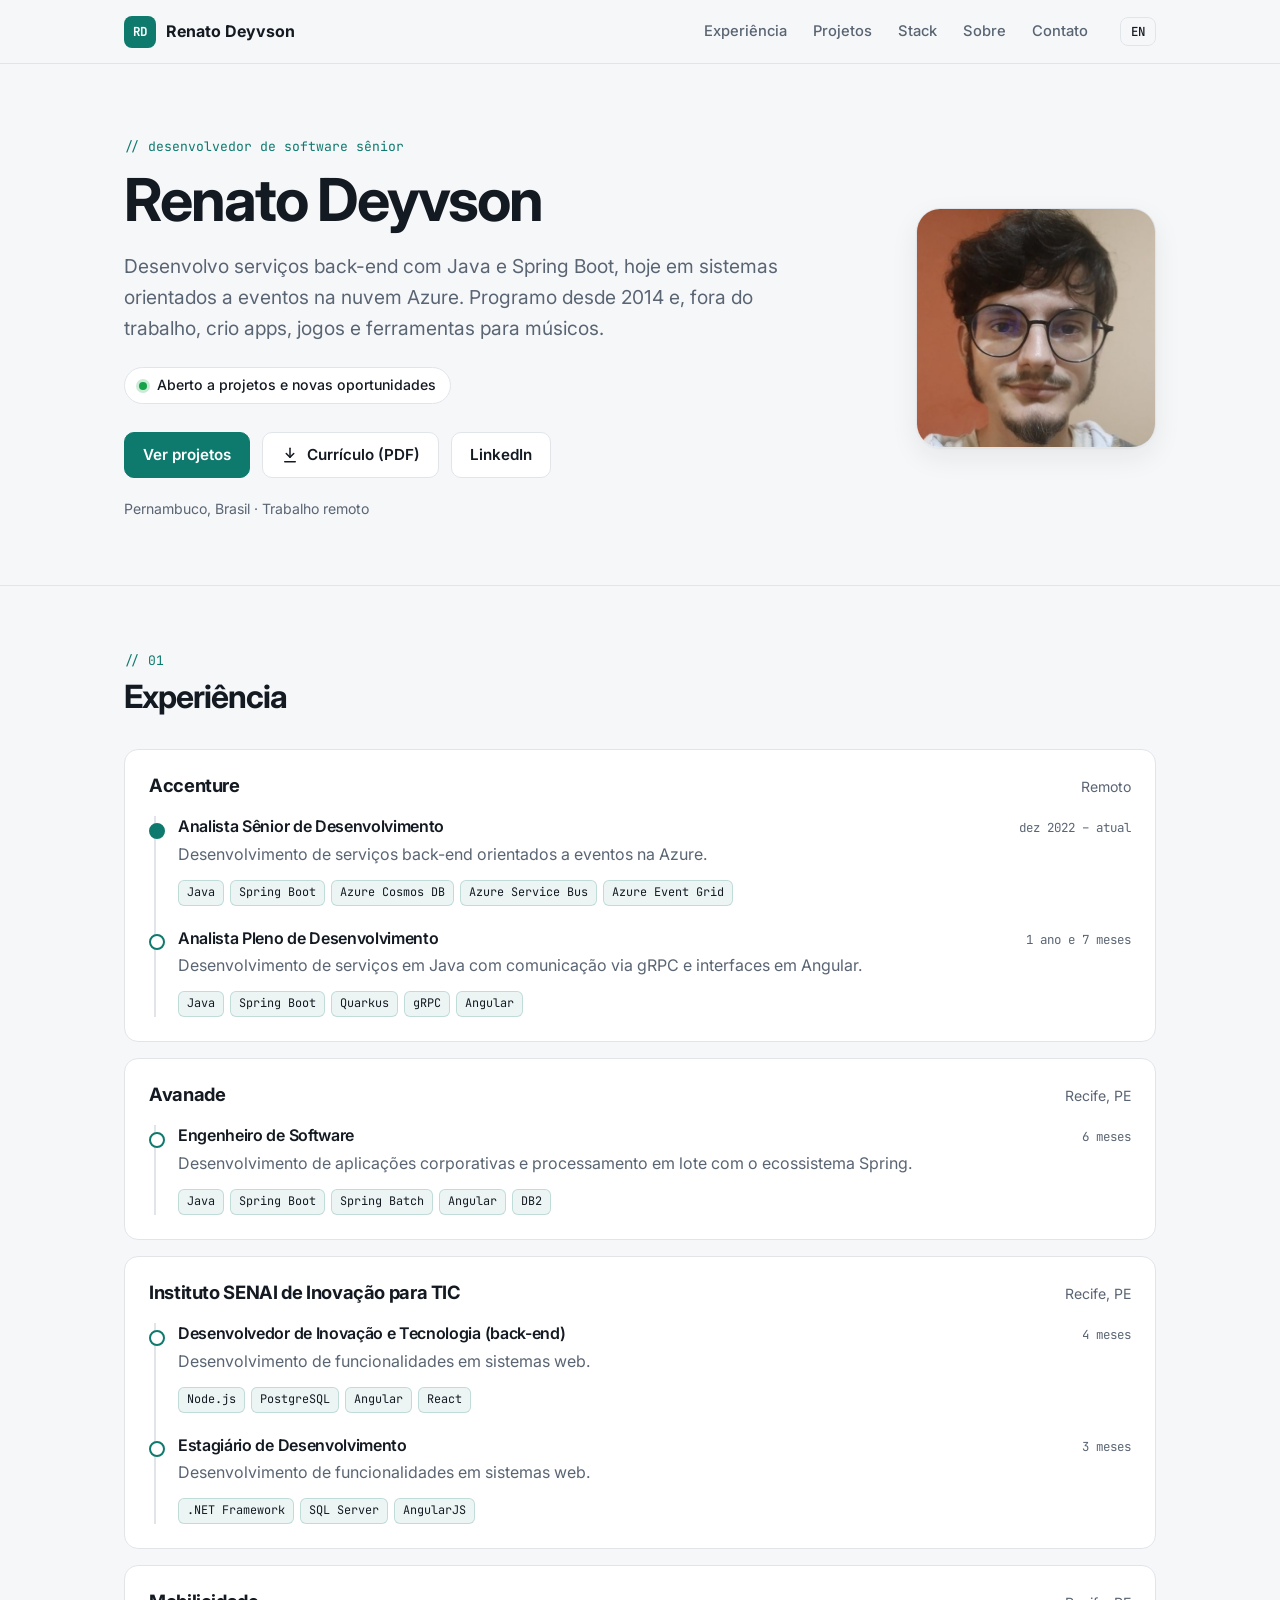
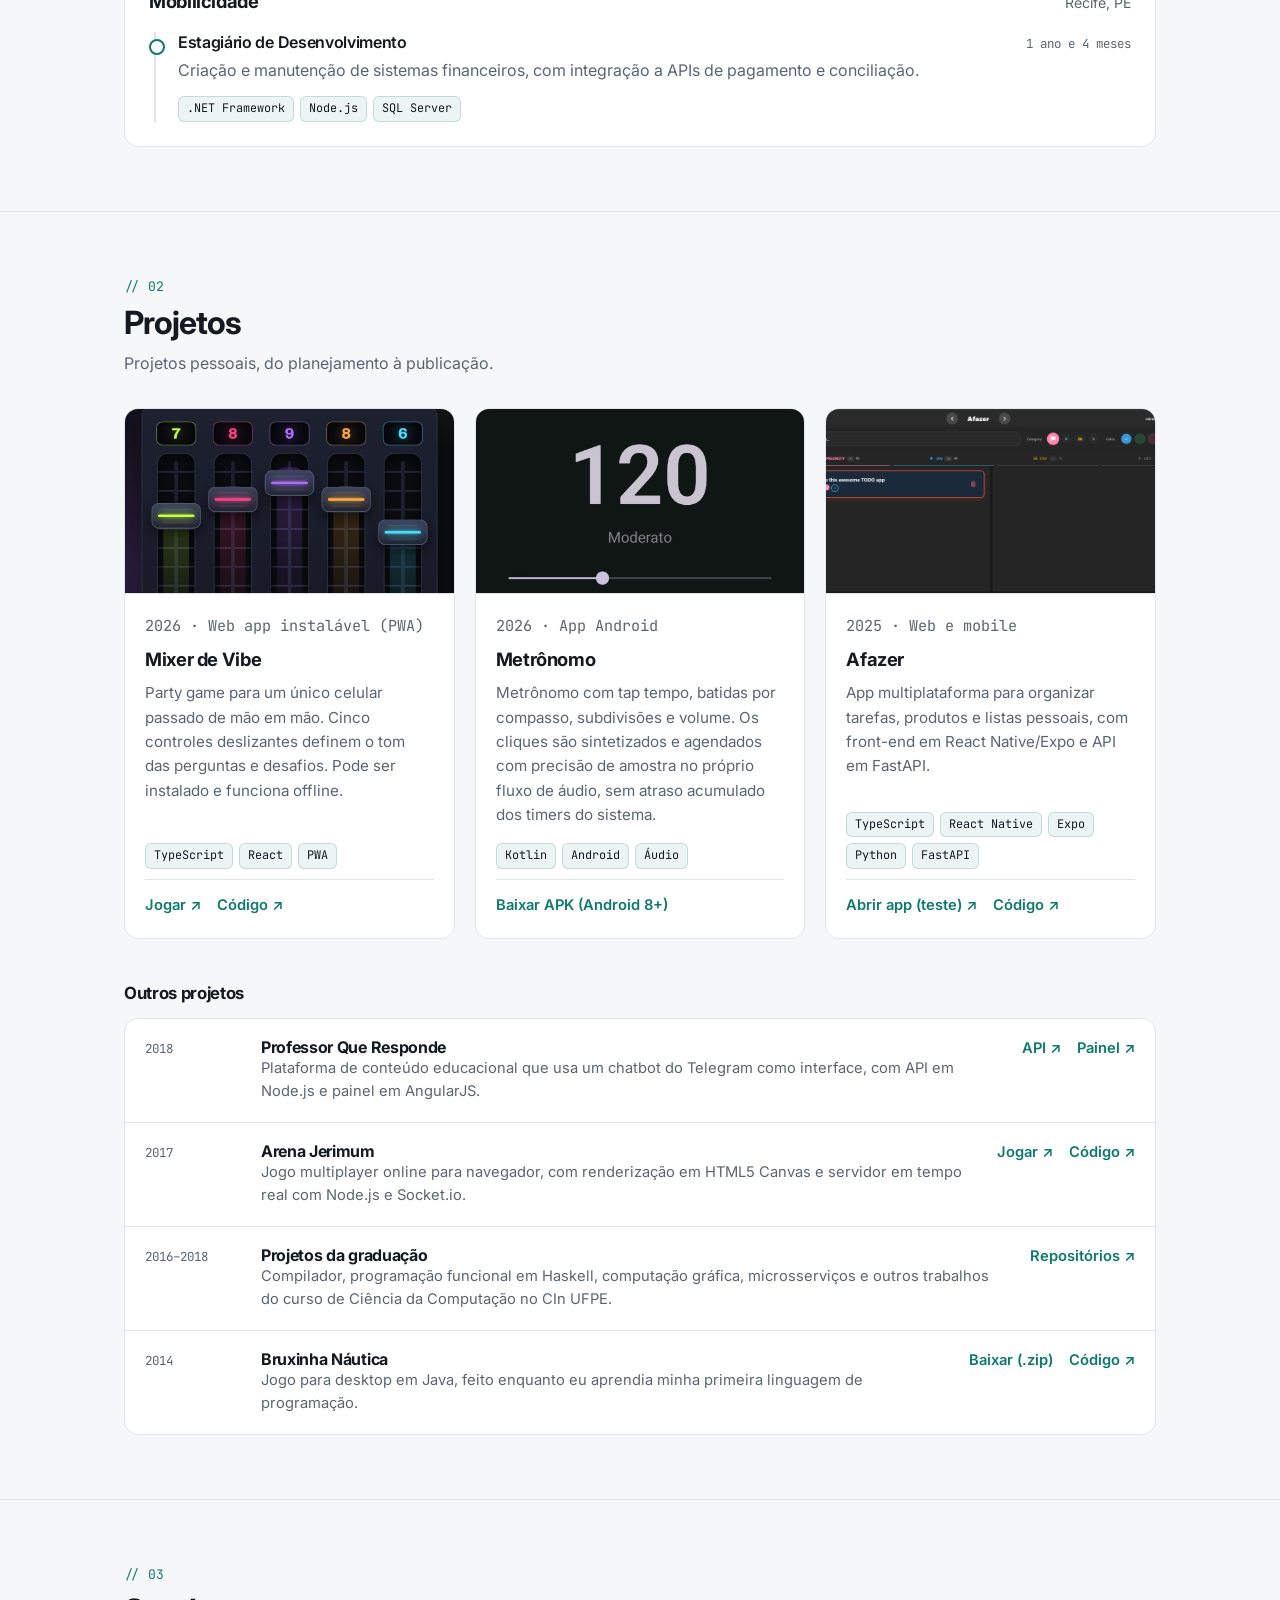
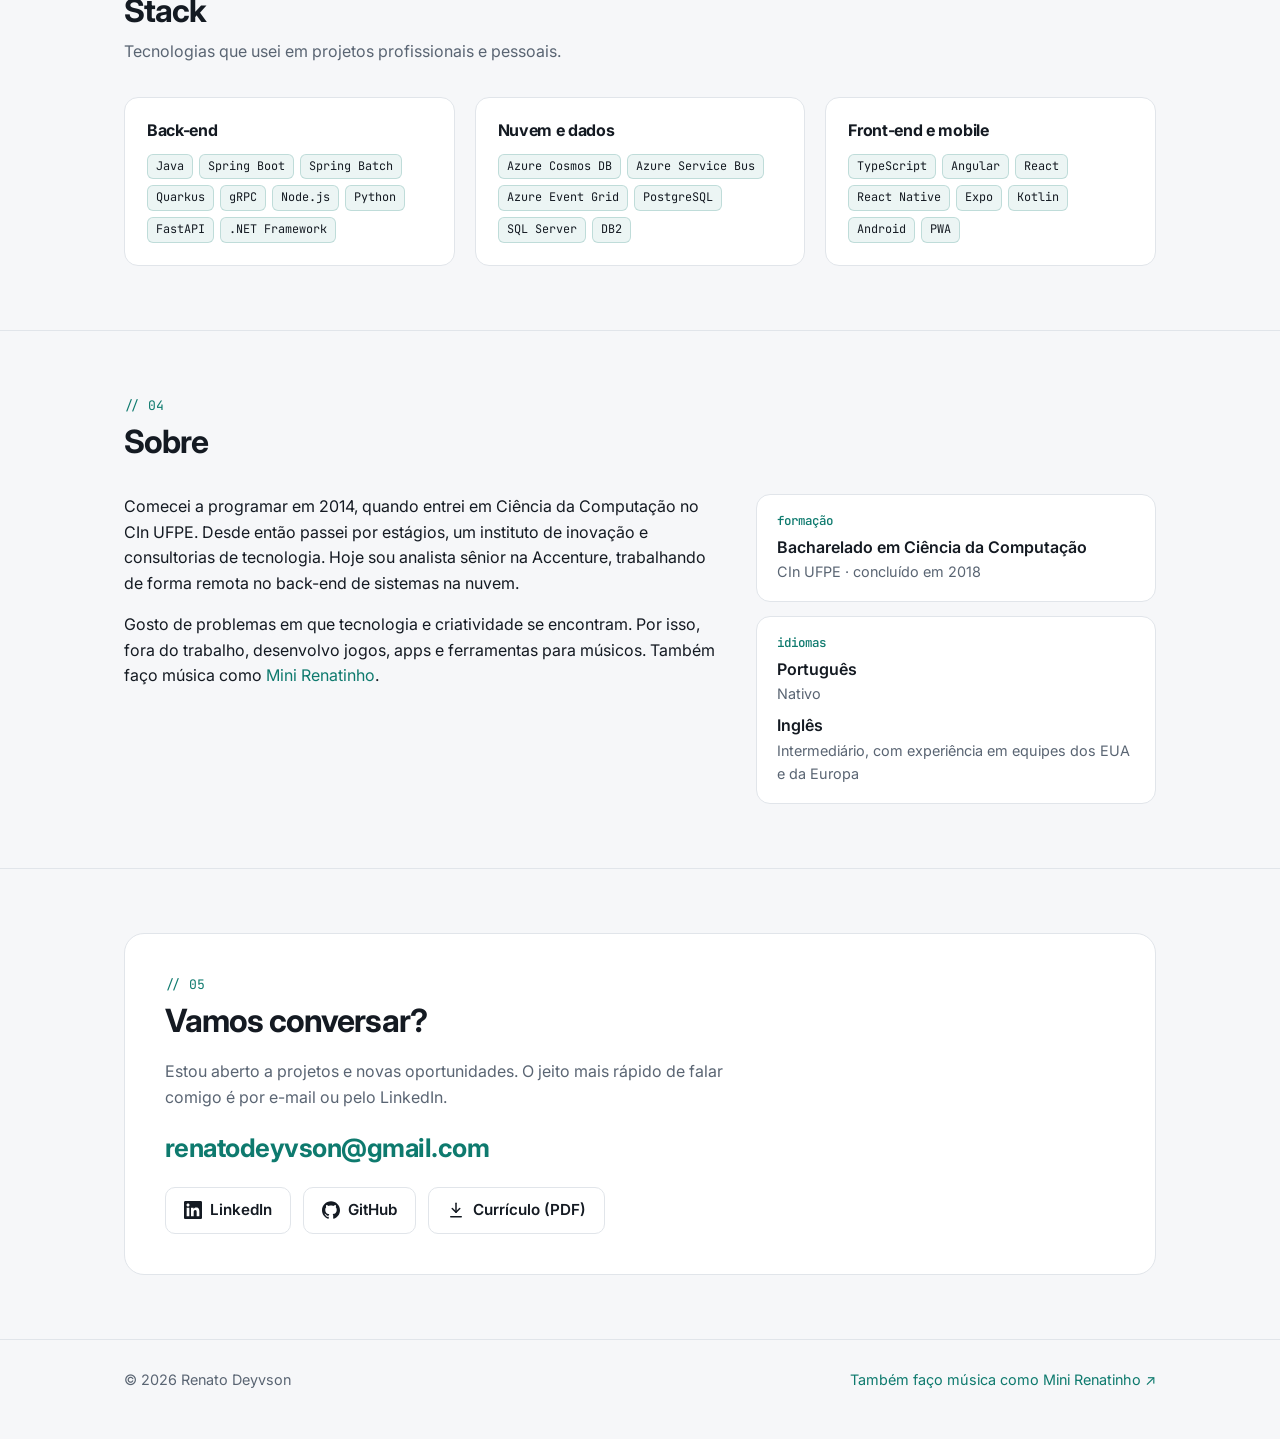
==== index.html @ b65c233b "Create developer portfolio site (PT + EN) Professional site for renatodeyvson.com.br: experience, pr" ====
<!DOCTYPE html>
<html lang="pt-BR">

<head>
	<meta charset="utf-8" />
	<meta name="viewport" content="width=device-width, initial-scale=1" />
	<title>Renato Deyvson — Desenvolvedor de Software</title>
	<meta name="description"
		content="Renato Deyvson, desenvolvedor de software sênior com foco em back-end Java, Spring Boot e Azure. Experiência, projetos e contato." />
	<meta name="author" content="Renato Deyvson" />
	<meta name="theme-color" content="#f6f7f9" media="(prefers-color-scheme: light)" />
	<meta name="theme-color" content="#0c1016" media="(prefers-color-scheme: dark)" />
	<link rel="canonical" href="https://renatodeyvson.com.br/" />
	<link rel="alternate" hreflang="pt-BR" href="https://renatodeyvson.com.br/" />
	<link rel="alternate" hreflang="en" href="https://renatodeyvson.com.br/en/" />
	<link rel="alternate" hreflang="x-default" href="https://renatodeyvson.com.br/" />
	<link rel="icon" href="favicon.svg" type="image/svg+xml" />
	<link rel="icon" href="images/favicon.png" type="image/png" sizes="48x48" />
	<link rel="apple-touch-icon" href="images/apple-touch-icon.png" />

	<meta property="og:type" content="profile" />
	<meta property="og:site_name" content="Renato Deyvson" />
	<meta property="og:title" content="Renato Deyvson — Desenvolvedor de Software" />
	<meta property="og:description"
		content="Desenvolvedor de software sênior com foco em back-end Java, Spring Boot e Azure." />
	<meta property="og:url" content="https://renatodeyvson.com.br/" />
	<meta property="og:image" content="https://renatodeyvson.com.br/images/og-pt.jpg" />
	<meta property="og:image:width" content="1200" />
	<meta property="og:image:height" content="630" />
	<meta property="og:locale" content="pt_BR" />
	<meta property="og:locale:alternate" content="en_US" />
	<meta name="twitter:card" content="summary_large_image" />

	<link rel="preconnect" href="https://fonts.googleapis.com">
	<link rel="preconnect" href="https://fonts.gstatic.com" crossorigin>
	<link rel="stylesheet"
		href="https://fonts.googleapis.com/css2?family=Inter:wght@400;500;600;700&family=JetBrains+Mono:wght@400;500;700&display=swap">
	<link rel="stylesheet" href="main.css" />

	<script type="application/ld+json">
	{
		"@context": "https://schema.org",
		"@type": "Person",
		"name": "Renato Deyvson",
		"givenName": "Renato",
		"url": "https://renatodeyvson.com.br/",
		"image": "https://renatodeyvson.com.br/images/renato.jpg",
		"jobTitle": "Desenvolvedor de software sênior",
		"alumniOf": {
			"@type": "CollegeOrUniversity",
			"name": "Centro de Informática da Universidade Federal de Pernambuco (CIn UFPE)"
		},
		"knowsAbout": ["Java", "Spring Boot", "Microsoft Azure", "TypeScript", "React", "Angular", "Kotlin", "Node.js"],
		"knowsLanguage": ["pt-BR", "en"],
		"sameAs": [
			"https://github.com/minirenatinho",
			"https://www.linkedin.com/in/renato-deyvson-177680163/"
		]
	}
	</script>
</head>

<body id="top">
	<a class="skip-link" href="#conteudo">Pular para o conteúdo</a>

	<header class="site-nav">
		<nav class="container" aria-label="Navegação principal">
			<a class="brand" href="#top">
				<span class="brand-mark" aria-hidden="true">RD</span>
				<span class="brand-name">Renato Deyvson</span>
			</a>
			<ul class="nav-links">
				<li><a href="#experiencia">Experiência</a></li>
				<li><a href="#projetos">Projetos</a></li>
				<li><a href="#stack">Stack</a></li>
				<li><a href="#sobre">Sobre</a></li>
				<li><a href="#contato">Contato</a></li>
			</ul>
			<a class="lang-switch" href="en/" hreflang="en" lang="en" title="Read in English">EN</a>
		</nav>
	</header>

	<main id="conteudo">
		<section class="hero">
			<div class="container">
				<div>
					<p class="eyebrow">// desenvolvedor de software sênior</p>
					<h1>Renato Deyvson</h1>
					<p class="lead">Desenvolvo serviços back-end com Java e Spring Boot, hoje em sistemas orientados a
						eventos na nuvem Azure. Programo desde 2014 e, fora do trabalho, crio apps, jogos e ferramentas
						para músicos.</p>
					<p class="status">Aberto a projetos e novas oportunidades</p>
					<div class="actions">
						<a class="btn btn-primary" href="#projetos">Ver projetos</a>
						<a class="btn" href="pdf/curriculo-renato-deyvson.pdf" target="_blank"
							rel="noopener noreferrer">
							<svg viewBox="0 0 24 24" fill="none" stroke="currentColor" stroke-width="2"
								stroke-linecap="round" stroke-linejoin="round" aria-hidden="true" focusable="false">
								<path d="M12 3v12" />
								<path d="m7 10 5 5 5-5" />
								<path d="M5 21h14" />
							</svg>
							Currículo (PDF)</a>
						<a class="btn" href="https://www.linkedin.com/in/renato-deyvson-177680163/" target="_blank"
							rel="noopener noreferrer">LinkedIn</a>
					</div>
					<p class="hero-meta">Pernambuco, Brasil · Trabalho remoto</p>
				</div>
				<img class="hero-photo" src="images/renato.jpg" alt="Foto de Renato Deyvson" width="480" height="480"
					decoding="async" fetchpriority="high" />
			</div>
		</section>

		<section class="section" id="experiencia">
			<div class="container">
				<div class="section-head">
					<p class="section-kicker">// 01</p>
					<h2>Experiência</h2>
				</div>
				<ol class="timeline">
					<li class="company card">
						<div class="company-head">
							<h3>Accenture</h3>
							<span class="company-meta">Remoto</span>
						</div>
						<ol class="roles">
							<li class="role current">
								<div class="role-head">
									<h4>Analista Sênior de Desenvolvimento</h4>
									<span class="period">dez 2022 – atual</span>
								</div>
								<p>Desenvolvimento de serviços back-end orientados a eventos na Azure.</p>
								<ul class="tags">
									<li>Java</li>
									<li>Spring Boot</li>
									<li>Azure Cosmos DB</li>
									<li>Azure Service Bus</li>
									<li>Azure Event Grid</li>
								</ul>
							</li>
							<li class="role">
								<div class="role-head">
									<h4>Analista Pleno de Desenvolvimento</h4>
									<span class="period">1 ano e 7 meses</span>
								</div>
								<p>Desenvolvimento de serviços em Java com comunicação via gRPC e interfaces em Angular.</p>
								<ul class="tags">
									<li>Java</li>
									<li>Spring Boot</li>
									<li>Quarkus</li>
									<li>gRPC</li>
									<li>Angular</li>
								</ul>
							</li>
						</ol>
					</li>

					<li class="company card">
						<div class="company-head">
							<h3>Avanade</h3>
							<span class="company-meta">Recife, PE</span>
						</div>
						<ol class="roles">
							<li class="role">
								<div class="role-head">
									<h4>Engenheiro de Software</h4>
									<span class="period">6 meses</span>
								</div>
								<p>Desenvolvimento de aplicações corporativas e processamento em lote com o ecossistema
									Spring.</p>
								<ul class="tags">
									<li>Java</li>
									<li>Spring Boot</li>
									<li>Spring Batch</li>
									<li>Angular</li>
									<li>DB2</li>
								</ul>
							</li>
						</ol>
					</li>

					<li class="company card">
						<div class="company-head">
							<h3>Instituto SENAI de Inovação para TIC</h3>
							<span class="company-meta">Recife, PE</span>
						</div>
						<ol class="roles">
							<li class="role">
								<div class="role-head">
									<h4>Desenvolvedor de Inovação e Tecnologia (back-end)</h4>
									<span class="period">4 meses</span>
								</div>
								<p>Desenvolvimento de funcionalidades em sistemas web.</p>
								<ul class="tags">
									<li>Node.js</li>
									<li>PostgreSQL</li>
									<li>Angular</li>
									<li>React</li>
								</ul>
							</li>
							<li class="role">
								<div class="role-head">
									<h4>Estagiário de Desenvolvimento</h4>
									<span class="period">3 meses</span>
								</div>
								<p>Desenvolvimento de funcionalidades em sistemas web.</p>
								<ul class="tags">
									<li>.NET Framework</li>
									<li>SQL Server</li>
									<li>AngularJS</li>
								</ul>
							</li>
						</ol>
					</li>

					<li class="company card">
						<div class="company-head">
							<h3>Mobilicidade</h3>
							<span class="company-meta">Recife, PE</span>
						</div>
						<ol class="roles">
							<li class="role">
								<div class="role-head">
									<h4>Estagiário de Desenvolvimento</h4>
									<span class="period">1 ano e 4 meses</span>
								</div>
								<p>Criação e manutenção de sistemas financeiros, com integração a APIs de pagamento e
									conciliação.</p>
								<ul class="tags">
									<li>.NET Framework</li>
									<li>Node.js</li>
									<li>SQL Server</li>
								</ul>
							</li>
						</ol>
					</li>
				</ol>
			</div>
		</section>

		<section class="section" id="projetos">
			<div class="container">
				<div class="section-head">
					<p class="section-kicker">// 02</p>
					<h2>Projetos</h2>
					<p class="section-intro">Projetos pessoais, do planejamento à publicação.</p>
				</div>
				<div class="projects">
					<article class="project card">
						<a class="project-thumb" href="https://minirenatinho.com.br/mixer-de-vibe/" target="_blank"
							rel="noopener noreferrer" tabindex="-1" aria-hidden="true">
							<img src="images/mixer_de_vibe.jpg" alt="" width="1080" height="608" loading="lazy"
								decoding="async" />
						</a>
						<div class="project-body">
							<p class="project-meta">2026 · Web app instalável (PWA)</p>
							<h3><a href="https://minirenatinho.com.br/mixer-de-vibe/" target="_blank"
									rel="noopener noreferrer">Mixer de Vibe</a></h3>
							<p>Party game para um único celular passado de mão em mão. Cinco controles deslizantes
								definem o tom das perguntas e desafios. Pode ser instalado e funciona offline.</p>
							<ul class="tags">
								<li>TypeScript</li>
								<li>React</li>
								<li>PWA</li>
							</ul>
							<div class="project-links">
								<a href="https://minirenatinho.com.br/mixer-de-vibe/" target="_blank"
									rel="noopener noreferrer">Jogar ↗</a>
								<a href="https://github.com/minirenatinho/mixer-de-vibe" target="_blank"
									rel="noopener noreferrer">Código ↗</a>
							</div>
						</div>
					</article>

					<article class="project card">
						<a class="project-thumb" href="metronomo/metronomo.apk" tabindex="-1" aria-hidden="true">
							<img src="images/metronomo.jpg" alt="" width="1049" height="590" loading="lazy"
								decoding="async" />
						</a>
						<div class="project-body">
							<p class="project-meta">2026 · App Android</p>
							<h3><a href="metronomo/metronomo.apk">Metrônomo</a></h3>
							<p>Metrônomo com tap tempo, batidas por compasso, subdivisões e volume. Os cliques são
								sintetizados e agendados com precisão de amostra no próprio fluxo de áudio, sem atraso
								acumulado dos timers do sistema.</p>
							<ul class="tags">
								<li>Kotlin</li>
								<li>Android</li>
								<li>Áudio</li>
							</ul>
							<div class="project-links">
								<a href="metronomo/metronomo.apk">Baixar APK (Android 8+)</a>
							</div>
						</div>
					</article>

					<article class="project card">
						<a class="project-thumb" href="https://github.com/minirenatinho/afazer-app" target="_blank"
							rel="noopener noreferrer" tabindex="-1" aria-hidden="true">
							<img src="images/afazer.png" alt="" width="1917" height="852" loading="lazy"
								decoding="async" />
						</a>
						<div class="project-body">
							<p class="project-meta">2025 · Web e mobile</p>
							<h3><a href="https://github.com/minirenatinho/afazer-app" target="_blank"
									rel="noopener noreferrer">Afazer</a></h3>
							<p>App multiplataforma para organizar tarefas, produtos e listas pessoais, com front-end em
								React Native/Expo e API em FastAPI.</p>
							<ul class="tags">
								<li>TypeScript</li>
								<li>React Native</li>
								<li>Expo</li>
								<li>Python</li>
								<li>FastAPI</li>
							</ul>
							<div class="project-links">
								<a href="https://afazer-app.onrender.com" target="_blank" rel="noopener noreferrer"
									title="Servidor de teste gratuito: pode levar alguns segundos para abrir">Abrir app
									(teste) ↗</a>
								<a href="https://github.com/minirenatinho/afazer-app" target="_blank"
									rel="noopener noreferrer">Código ↗</a>
							</div>
						</div>
					</article>
				</div>

				<h3 class="more-title">Outros projetos</h3>
				<ul class="more card">
					<li>
						<span class="more-year">2018</span>
						<div>
							<h4>Professor Que Responde</h4>
							<p>Plataforma de conteúdo educacional que usa um chatbot do Telegram como interface, com API
								em Node.js e painel em AngularJS.</p>
						</div>
						<div class="more-links">
							<a href="https://github.com/renatodms/professorqr-api" target="_blank"
								rel="noopener noreferrer">API ↗</a>
							<a href="https://github.com/renatodms/professorqr-dashboard" target="_blank"
								rel="noopener noreferrer">Painel ↗</a>
						</div>
					</li>
					<li>
						<span class="more-year">2017</span>
						<div>
							<h4>Arena Jerimum</h4>
							<p>Jogo multiplayer online para navegador, com renderização em HTML5 Canvas e servidor em
								tempo real com Node.js e Socket.io.</p>
						</div>
						<div class="more-links">
							<a href="https://arena-jerimum.onrender.com/" target="_blank" rel="noopener noreferrer"
								title="Servidor de teste gratuito: pode levar alguns segundos para abrir">Jogar ↗</a>
							<a href="https://github.com/minirenatinho/jaw" target="_blank"
								rel="noopener noreferrer">Código ↗</a>
						</div>
					</li>
					<li>
						<span class="more-year">2016–2018</span>
						<div>
							<h4>Projetos da graduação</h4>
							<p>Compilador, programação funcional em Haskell, computação gráfica, microsserviços e outros
								trabalhos do curso de Ciência da Computação no CIn UFPE.</p>
						</div>
						<div class="more-links">
							<a href="https://github.com/renatodms?tab=repositories" target="_blank"
								rel="noopener noreferrer">Repositórios ↗</a>
						</div>
					</li>
					<li>
						<span class="more-year">2014</span>
						<div>
							<h4>Bruxinha Náutica</h4>
							<p>Jogo para desktop em Java, feito enquanto eu aprendia minha primeira linguagem de
								programação.</p>
						</div>
						<div class="more-links">
							<a href="bruxinha-nautica/bruxinha-nautica.zip">Baixar (.zip)</a>
							<a href="https://github.com/minirenatinho/bruxinha-nautica" target="_blank"
								rel="noopener noreferrer">Código ↗</a>
						</div>
					</li>
				</ul>
			</div>
		</section>

		<section class="section" id="stack">
			<div class="container">
				<div class="section-head">
					<p class="section-kicker">// 03</p>
					<h2>Stack</h2>
					<p class="section-intro">Tecnologias que usei em projetos profissionais e pessoais.</p>
				</div>
				<div class="stack">
					<div class="stack-group card">
						<h3>Back-end</h3>
						<ul class="tags">
							<li>Java</li>
							<li>Spring Boot</li>
							<li>Spring Batch</li>
							<li>Quarkus</li>
							<li>gRPC</li>
							<li>Node.js</li>
							<li>Python</li>
							<li>FastAPI</li>
							<li>.NET Framework</li>
						</ul>
					</div>
					<div class="stack-group card">
						<h3>Nuvem e dados</h3>
						<ul class="tags">
							<li>Azure Cosmos DB</li>
							<li>Azure Service Bus</li>
							<li>Azure Event Grid</li>
							<li>PostgreSQL</li>
							<li>SQL Server</li>
							<li>DB2</li>
						</ul>
					</div>
					<div class="stack-group card">
						<h3>Front-end e mobile</h3>
						<ul class="tags">
							<li>TypeScript</li>
							<li>Angular</li>
							<li>React</li>
							<li>React Native</li>
							<li>Expo</li>
							<li>Kotlin</li>
							<li>Android</li>
							<li>PWA</li>
						</ul>
					</div>
				</div>
			</div>
		</section>

		<section class="section" id="sobre">
			<div class="container">
				<div class="section-head">
					<p class="section-kicker">// 04</p>
					<h2>Sobre</h2>
				</div>
				<div class="about">
					<div class="about-text">
						<p>Comecei a programar em 2014, quando entrei em Ciência da Computação no CIn UFPE. Desde então
							passei por estágios, um instituto de inovação e consultorias de tecnologia. Hoje sou analista
							sênior na Accenture, trabalhando de forma remota no back-end de sistemas na nuvem.</p>
						<p>Gosto de problemas em que tecnologia e criatividade se encontram. Por isso, fora do trabalho,
							desenvolvo jogos, apps e ferramentas para músicos. Também faço música como <a
								href="https://minirenatinho.com.br/" target="_blank" rel="noopener noreferrer">Mini
								Renatinho</a>.</p>
					</div>
					<div class="facts">
						<div class="fact card">
							<h3>formação</h3>
							<p>Bacharelado em Ciência da Computação<span>CIn UFPE · concluído em 2018</span></p>
						</div>
						<div class="fact card">
							<h3>idiomas</h3>
							<p>Português<span>Nativo</span></p>
							<p>Inglês<span>Intermediário, com experiência em equipes dos EUA e da Europa</span></p>
						</div>
					</div>
				</div>
			</div>
		</section>

		<section class="section" id="contato">
			<div class="container">
				<div class="contact-card card">
					<p class="section-kicker">// 05</p>
					<h2>Vamos conversar?</h2>
					<p>Estou aberto a projetos e novas oportunidades. O jeito mais rápido de falar comigo é por e-mail
						ou pelo LinkedIn.</p>
					<a class="contact-email" href="mailto:renatodeyvson@gmail.com">renatodeyvson@gmail.com</a>
					<ul class="contact-links">
						<li><a class="btn" href="https://www.linkedin.com/in/renato-deyvson-177680163/"
								target="_blank" rel="noopener noreferrer">
								<svg viewBox="0 0 24 24" fill="currentColor" aria-hidden="true" focusable="false">
									<path
										d="M20.447 20.452h-3.554v-5.569c0-1.328-.027-3.037-1.852-3.037-1.853 0-2.136 1.445-2.136 2.939v5.667H9.351V9h3.414v1.561h.046c.477-.9 1.637-1.85 3.37-1.85 3.601 0 4.267 2.37 4.267 5.455v6.286zM5.337 7.433c-1.144 0-2.063-.926-2.063-2.065 0-1.138.92-2.063 2.063-2.063 1.14 0 2.064.925 2.064 2.063 0 1.139-.925 2.065-2.064 2.065zm1.782 13.019H3.555V9h3.564v11.452zM22.225 0H1.771C.792 0 0 .774 0 1.729v20.542C0 23.227.792 24 1.771 24h20.451C23.2 24 24 23.227 24 22.271V1.729C24 .774 23.2 0 22.225 0z" />
								</svg>
								LinkedIn</a></li>
						<li><a class="btn" href="https://github.com/minirenatinho" target="_blank"
								rel="noopener noreferrer">
								<svg viewBox="0 0 24 24" fill="currentColor" aria-hidden="true" focusable="false">
									<path
										d="M12 .297c-6.63 0-12 5.373-12 12 0 5.303 3.438 9.8 8.205 11.385.6.113.82-.258.82-.577 0-.285-.01-1.04-.015-2.04-3.338.724-4.042-1.61-4.042-1.61C4.422 18.07 3.633 17.7 3.633 17.7c-1.087-.744.084-.729.084-.729 1.205.084 1.838 1.236 1.838 1.236 1.07 1.835 2.809 1.305 3.495.998.108-.776.417-1.305.76-1.605-2.665-.3-5.466-1.332-5.466-5.93 0-1.31.465-2.38 1.235-3.22-.135-.303-.54-1.523.105-3.176 0 0 1.005-.322 3.3 1.23.96-.267 1.98-.399 3-.405 1.02.006 2.04.138 3 .405 2.28-1.552 3.285-1.23 3.285-1.23.645 1.653.24 2.873.12 3.176.765.84 1.23 1.91 1.23 3.22 0 4.61-2.805 5.625-5.475 5.92.42.36.81 1.096.81 2.22 0 1.606-.015 2.896-.015 3.286 0 .315.21.69.825.57C20.565 22.092 24 17.592 24 12.297c0-6.627-5.373-12-12-12" />
								</svg>
								GitHub</a></li>
						<li><a class="btn" href="pdf/curriculo-renato-deyvson.pdf" target="_blank"
								rel="noopener noreferrer">
								<svg viewBox="0 0 24 24" fill="none" stroke="currentColor" stroke-width="2"
									stroke-linecap="round" stroke-linejoin="round" aria-hidden="true"
									focusable="false">
									<path d="M12 3v12" />
									<path d="m7 10 5 5 5-5" />
									<path d="M5 21h14" />
								</svg>
								Currículo (PDF)</a></li>
					</ul>
				</div>
			</div>
		</section>
	</main>

	<footer class="site-footer">
		<div class="container">
			<span>© 2026 Renato Deyvson</span>
			<a href="https://minirenatinho.com.br/" target="_blank" rel="noopener noreferrer">Também faço música como
				Mini Renatinho ↗</a>
		</div>
	</footer>
</body>

</html>
---- main.css ----
:root {
	color-scheme: light dark;
	--bg: #f6f7f9;
	--surface: #ffffff;
	--surface-2: #eef1f4;
	--ink: #141a22;
	--muted: #5a6573;
	--border: #e1e5ea;
	--accent: #0e7a6e;
	--accent-ink: #ffffff;
	--accent-soft: rgba(14, 122, 110, 0.08);
	--status: #16a34a;
	--shadow: 0 1px 2px rgba(20, 26, 34, 0.04), 0 10px 28px rgba(20, 26, 34, 0.07);
	--font-sans: 'Inter', system-ui, -apple-system, 'Segoe UI', sans-serif;
	--font-mono: 'JetBrains Mono', ui-monospace, 'Cascadia Mono', Consolas, monospace;
	--radius: 14px;
	--nav-h: 64px;
}

@media (prefers-color-scheme: dark) {
	:root {
		--bg: #0c1016;
		--surface: #131922;
		--surface-2: #1a212c;
		--ink: #e7ecf2;
		--muted: #97a3b2;
		--border: #232c38;
		--accent: #5bd0bf;
		--accent-ink: #0c1016;
		--accent-soft: rgba(91, 208, 191, 0.09);
		--status: #4ade80;
		--shadow: 0 1px 2px rgba(0, 0, 0, 0.3), 0 12px 32px rgba(0, 0, 0, 0.3);
	}
}

* {
	box-sizing: border-box;
	margin: 0;
	padding: 0;
}

html {
	background: var(--bg);
	scroll-padding-top: calc(var(--nav-h) + 16px);
	-webkit-text-size-adjust: 100%;
}

@media (prefers-reduced-motion: no-preference) {
	html {
		scroll-behavior: smooth;
	}
}

body {
	font-family: var(--font-sans);
	background: var(--bg);
	color: var(--ink);
	line-height: 1.6;
}

img {
	display: block;
	max-width: 100%;
	height: auto;
}

a {
	color: var(--accent);
	text-decoration: none;
}

a:hover {
	text-decoration: underline;
	text-underline-offset: 3px;
}

:focus-visible {
	outline: 2px solid var(--accent);
	outline-offset: 3px;
	border-radius: 4px;
}

::selection {
	background: color-mix(in srgb, var(--accent) 30%, transparent);
}

h1,
h2,
h3,
h4 {
	line-height: 1.25;
	letter-spacing: -0.02em;
}

.container {
	max-width: 1080px;
	margin: 0 auto;
	padding: 0 24px;
}

.skip-link {
	position: absolute;
	left: 16px;
	top: -48px;
	z-index: 100;
	padding: 8px 14px;
	border-radius: 8px;
	background: var(--accent);
	color: var(--accent-ink);
	font-weight: 600;
}

.skip-link:focus {
	top: 12px;
}

/* ---------- Navegação ---------- */

.site-nav {
	position: fixed;
	top: 0;
	left: 0;
	right: 0;
	z-index: 50;
	height: var(--nav-h);
	background: color-mix(in srgb, var(--bg) 86%, transparent);
	backdrop-filter: blur(12px);
	-webkit-backdrop-filter: blur(12px);
	border-bottom: 1px solid var(--border);
}

.site-nav .container {
	height: 100%;
	display: flex;
	align-items: center;
	gap: 20px;
}

.brand {
	display: inline-flex;
	align-items: center;
	gap: 10px;
	flex-shrink: 0;
	font-weight: 700;
	color: var(--ink);
	white-space: nowrap;
}

.brand:hover {
	text-decoration: none;
}

.brand-mark {
	display: grid;
	place-items: center;
	width: 32px;
	height: 32px;
	border-radius: 8px;
	background: var(--accent);
	color: var(--accent-ink);
	font-family: var(--font-mono);
	font-size: 0.78rem;
	font-weight: 700;
}

.nav-links {
	display: flex;
	align-items: center;
	gap: 2px;
	min-width: 0;
	margin-left: auto;
	list-style: none;
	overflow-x: auto;
	scrollbar-width: none;
}

.nav-links::-webkit-scrollbar {
	display: none;
}

.nav-links a {
	display: block;
	padding: 6px 12px;
	border-radius: 8px;
	color: var(--muted);
	font-size: 0.92rem;
	font-weight: 500;
	white-space: nowrap;
}

.nav-links a:hover {
	color: var(--ink);
	background: var(--surface-2);
	text-decoration: none;
}

.lang-switch {
	flex-shrink: 0;
	padding: 4px 10px;
	border: 1px solid var(--border);
	border-radius: 8px;
	color: var(--ink);
	font-family: var(--font-mono);
	font-size: 0.78rem;
	font-weight: 500;
}

.lang-switch:hover {
	border-color: var(--accent);
	color: var(--accent);
	text-decoration: none;
}

/* ---------- Hero ---------- */

.hero {
	padding: calc(var(--nav-h) + 72px) 0 64px;
}

.hero .container {
	display: grid;
	grid-template-columns: minmax(0, 1fr) auto;
	align-items: center;
	gap: 56px;
}

.eyebrow,
.section-kicker {
	font-family: var(--font-mono);
	font-size: 0.82rem;
	color: var(--accent);
}

.eyebrow {
	margin-bottom: 12px;
}

.hero h1 {
	font-size: clamp(2.5rem, 6vw, 3.7rem);
	line-height: 1.05;
	letter-spacing: -0.035em;
	margin-bottom: 20px;
}

.lead {
	max-width: 58ch;
	font-size: clamp(1.05rem, 1.7vw, 1.2rem);
	color: var(--muted);
}

.status {
	display: inline-flex;
	align-items: center;
	gap: 10px;
	margin-top: 24px;
	padding: 6px 14px;
	border: 1px solid var(--border);
	border-radius: 999px;
	background: var(--surface);
	font-size: 0.88rem;
	font-weight: 500;
}

.status::before {
	content: "";
	width: 8px;
	height: 8px;
	border-radius: 50%;
	background: var(--status);
	box-shadow: 0 0 0 3px color-mix(in srgb, var(--status) 22%, transparent);
}

.actions {
	display: flex;
	flex-wrap: wrap;
	gap: 12px;
	margin-top: 28px;
}

.btn {
	display: inline-flex;
	align-items: center;
	gap: 8px;
	padding: 10px 18px;
	border: 1px solid var(--border);
	border-radius: 10px;
	background: var(--surface);
	color: var(--ink);
	font-size: 0.95rem;
	font-weight: 600;
	transition: border-color 0.2s ease, color 0.2s ease, filter 0.2s ease;
}

.btn:hover {
	border-color: var(--accent);
	color: var(--accent);
	text-decoration: none;
}

.btn-primary {
	border-color: var(--accent);
	background: var(--accent);
	color: var(--accent-ink);
}

.btn-primary:hover {
	color: var(--accent-ink);
	filter: brightness(1.1);
}

.btn svg,
.contact-links svg {
	width: 18px;
	height: 18px;
	flex-shrink: 0;
}

.hero-meta {
	margin-top: 20px;
	font-size: 0.88rem;
	color: var(--muted);
}

.hero-photo {
	width: 240px;
	aspect-ratio: 1;
	object-fit: cover;
	border: 1px solid var(--border);
	border-radius: 24px;
	box-shadow: var(--shadow);
}

/* ---------- Seções ---------- */

.section {
	padding: 64px 0;
	border-top: 1px solid var(--border);
}

.section-head {
	margin-bottom: 32px;
}

.section-kicker {
	margin-bottom: 6px;
}

.section h2 {
	font-size: clamp(1.6rem, 3vw, 2rem);
	letter-spacing: -0.03em;
}

.section-intro {
	max-width: 62ch;
	margin-top: 8px;
	color: var(--muted);
}

.card {
	background: var(--surface);
	border: 1px solid var(--border);
	border-radius: var(--radius);
}

.tags {
	display: flex;
	flex-wrap: wrap;
	gap: 6px;
	list-style: none;
}

.tags li {
	padding: 3px 8px;
	border: 1px solid color-mix(in srgb, var(--accent) 20%, transparent);
	border-radius: 6px;
	background: var(--accent-soft);
	font-family: var(--font-mono);
	font-size: 0.74rem;
	line-height: 1.5;
}

/* ---------- Experiência ---------- */

.timeline {
	display: grid;
	gap: 16px;
	list-style: none;
}

.company {
	padding: 24px;
}

.company-head {
	display: flex;
	flex-wrap: wrap;
	align-items: baseline;
	justify-content: space-between;
	gap: 2px 16px;
	margin-bottom: 18px;
}

.company-head h3 {
	font-size: 1.15rem;
}

.company-meta {
	font-size: 0.88rem;
	color: var(--muted);
}

.roles {
	display: grid;
	gap: 22px;
	margin-left: 5px;
	padding-left: 22px;
	border-left: 2px solid var(--border);
	list-style: none;
}

.role {
	position: relative;
}

.role::before {
	content: "";
	position: absolute;
	left: -29px;
	top: 0.4em;
	width: 12px;
	height: 12px;
	border: 2px solid var(--accent);
	border-radius: 50%;
	background: var(--surface);
}

.role.current::before {
	background: var(--accent);
}

.role-head {
	display: flex;
	flex-wrap: wrap;
	align-items: baseline;
	justify-content: space-between;
	gap: 2px 16px;
}

.role h4 {
	font-size: 1rem;
	font-weight: 600;
}

.period {
	font-family: var(--font-mono);
	font-size: 0.78rem;
	color: var(--muted);
	white-space: nowrap;
}

.role p {
	margin-top: 4px;
	color: var(--muted);
}

.role .tags {
	margin-top: 12px;
}

/* ---------- Projetos ---------- */

.projects {
	display: grid;
	grid-template-columns: repeat(3, minmax(0, 1fr));
	gap: 20px;
}

.project {
	display: flex;
	flex-direction: column;
	overflow: hidden;
	transition: border-color 0.2s ease, box-shadow 0.2s ease, transform 0.2s ease;
}

.project:hover {
	border-color: color-mix(in srgb, var(--accent) 50%, var(--border));
	box-shadow: var(--shadow);
	transform: translateY(-2px);
}

.project-thumb img {
	width: 100%;
	aspect-ratio: 16 / 9;
	object-fit: cover;
	border-bottom: 1px solid var(--border);
}

.project-body {
	display: flex;
	flex-direction: column;
	flex: 1;
	gap: 10px;
	padding: 20px;
}

.project-meta,
.more-year {
	font-family: var(--font-mono);
	font-size: 0.78rem;
	color: var(--muted);
}

.project h3 {
	font-size: 1.15rem;
}

.project h3 a {
	color: var(--ink);
}

.project p {
	color: var(--muted);
	font-size: 0.95rem;
}

.project .tags {
	margin-top: auto;
	padding-top: 6px;
}

.project-links,
.more-links {
	display: flex;
	flex-wrap: wrap;
	gap: 6px 16px;
	font-size: 0.92rem;
	font-weight: 600;
}

.project-links {
	padding-top: 14px;
	border-top: 1px solid var(--border);
}

.more-title {
	margin: 44px 0 14px;
	font-size: 1.05rem;
}

.more {
	list-style: none;
}

.more li {
	display: grid;
	grid-template-columns: 96px minmax(0, 1fr) auto;
	align-items: baseline;
	gap: 4px 20px;
	padding: 18px 20px;
}

.more li + li {
	border-top: 1px solid var(--border);
}

.more h4 {
	font-size: 1rem;
}

.more p {
	color: var(--muted);
	font-size: 0.92rem;
}

.more-links {
	white-space: nowrap;
}

/* ---------- Stack ---------- */

.stack {
	display: grid;
	grid-template-columns: repeat(3, minmax(0, 1fr));
	gap: 20px;
}

.stack-group {
	padding: 22px;
}

.stack-group h3 {
	margin-bottom: 14px;
	font-size: 1rem;
}

/* ---------- Sobre ---------- */

.about {
	display: grid;
	grid-template-columns: minmax(0, 1.5fr) minmax(0, 1fr);
	gap: 32px;
}

.about-text p {
	max-width: 62ch;
}

.about-text p + p {
	margin-top: 16px;
}

.facts {
	display: grid;
	align-content: start;
	gap: 14px;
}

.fact {
	padding: 18px 20px;
}

.fact h3 {
	margin-bottom: 6px;
	font-family: var(--font-mono);
	font-size: 0.78rem;
	font-weight: 500;
	letter-spacing: 0;
	color: var(--accent);
}

.fact p {
	font-weight: 600;
}

.fact p + p {
	margin-top: 8px;
}

.fact span {
	display: block;
	color: var(--muted);
	font-size: 0.9rem;
	font-weight: 400;
}

/* ---------- Contato ---------- */

.contact-card {
	display: grid;
	justify-items: start;
	gap: 18px;
	padding: 40px;
	border-radius: 20px;
}

.contact-card .section-kicker {
	margin-bottom: -12px;
}

.contact-card p:not(.section-kicker) {
	max-width: 56ch;
	color: var(--muted);
}

.contact-email {
	font-size: clamp(1.15rem, 3.2vw, 1.6rem);
	font-weight: 700;
	letter-spacing: -0.02em;
	overflow-wrap: anywhere;
}

.contact-links {
	display: flex;
	flex-wrap: wrap;
	gap: 12px;
	list-style: none;
}

/* ---------- Rodapé ---------- */

.site-footer {
	padding: 28px 0 48px;
	border-top: 1px solid var(--border);
	color: var(--muted);
	font-size: 0.9rem;
}

.site-footer .container {
	display: flex;
	flex-wrap: wrap;
	justify-content: space-between;
	gap: 8px 24px;
}

/* ---------- Página 404 ---------- */

.not-found {
	min-height: 100vh;
	display: grid;
	place-items: center;
	padding: 48px 16px;
	text-align: center;
}

.not-found .card {
	max-width: 520px;
	padding: 40px 32px;
}

.not-found h1 {
	margin-bottom: 12px;
	font-size: 2rem;
}

.not-found p {
	margin-bottom: 8px;
	color: var(--muted);
}

.not-found .actions {
	justify-content: center;
}

/* ---------- Responsivo ---------- */

@media (max-width: 900px) {
	.projects {
		grid-template-columns: repeat(2, minmax(0, 1fr));
	}

	.stack {
		grid-template-columns: repeat(2, minmax(0, 1fr));
	}

	.about {
		grid-template-columns: 1fr;
	}

	.hero-photo {
		width: 180px;
	}
}

@media (max-width: 640px) {
	.container {
		padding: 0 16px;
	}

	.site-nav .container {
		gap: 10px;
	}

	.brand-name {
		display: none;
	}

	.nav-links {
		padding-right: 20px;
		-webkit-mask-image: linear-gradient(to right, #000 78%, transparent);
		mask-image: linear-gradient(to right, #000 78%, transparent);
	}

	.nav-links a {
		padding: 6px 9px;
	}

	.hero {
		padding: calc(var(--nav-h) + 36px) 0 48px;
	}

	.hero .container {
		grid-template-columns: 1fr;
		gap: 24px;
	}

	.hero-photo {
		order: -1;
		width: 112px;
		border-radius: 20px;
	}

	.section {
		padding: 48px 0;
	}

	.projects,
	.stack {
		grid-template-columns: 1fr;
	}

	.company,
	.stack-group {
		padding: 20px;
	}

	.more li {
		grid-template-columns: 1fr;
		padding: 16px;
	}

	.more-links {
		margin-top: 6px;
		white-space: normal;
	}

	.contact-card {
		padding: 24px;
	}
}
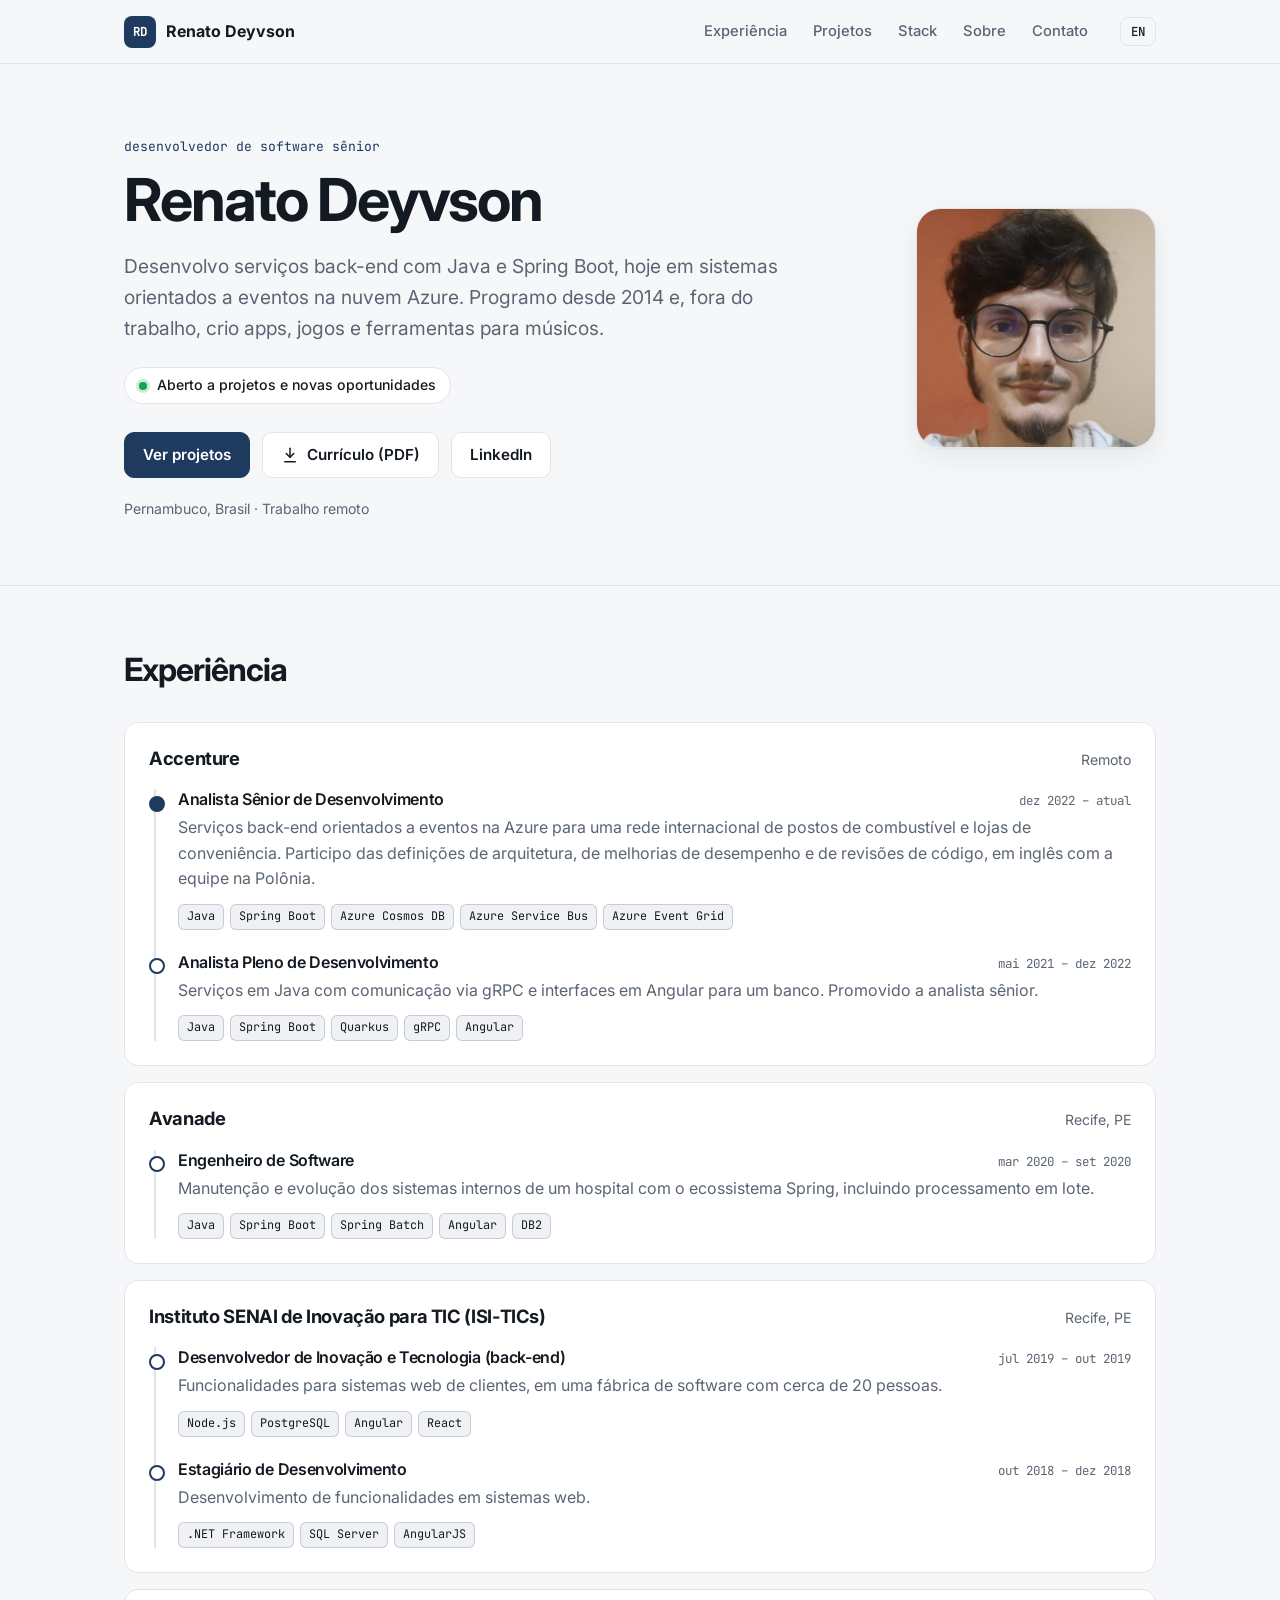
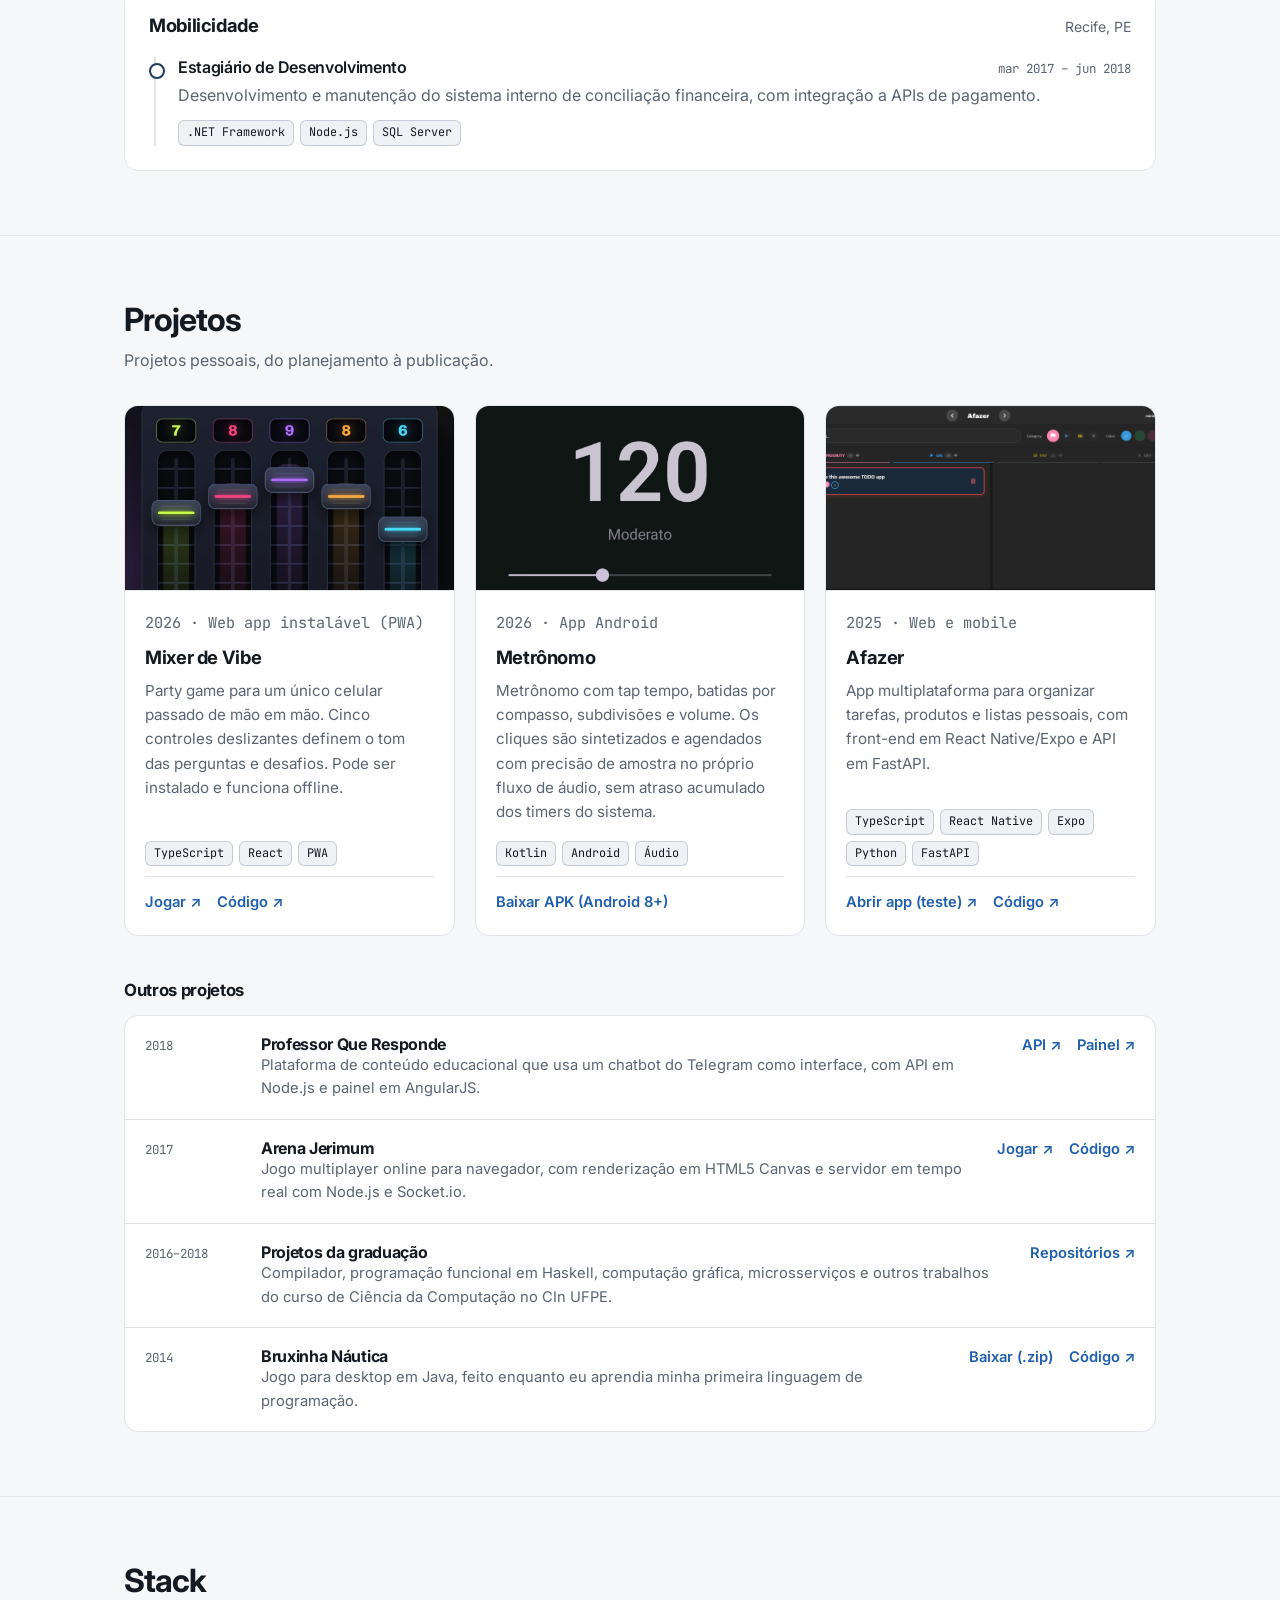
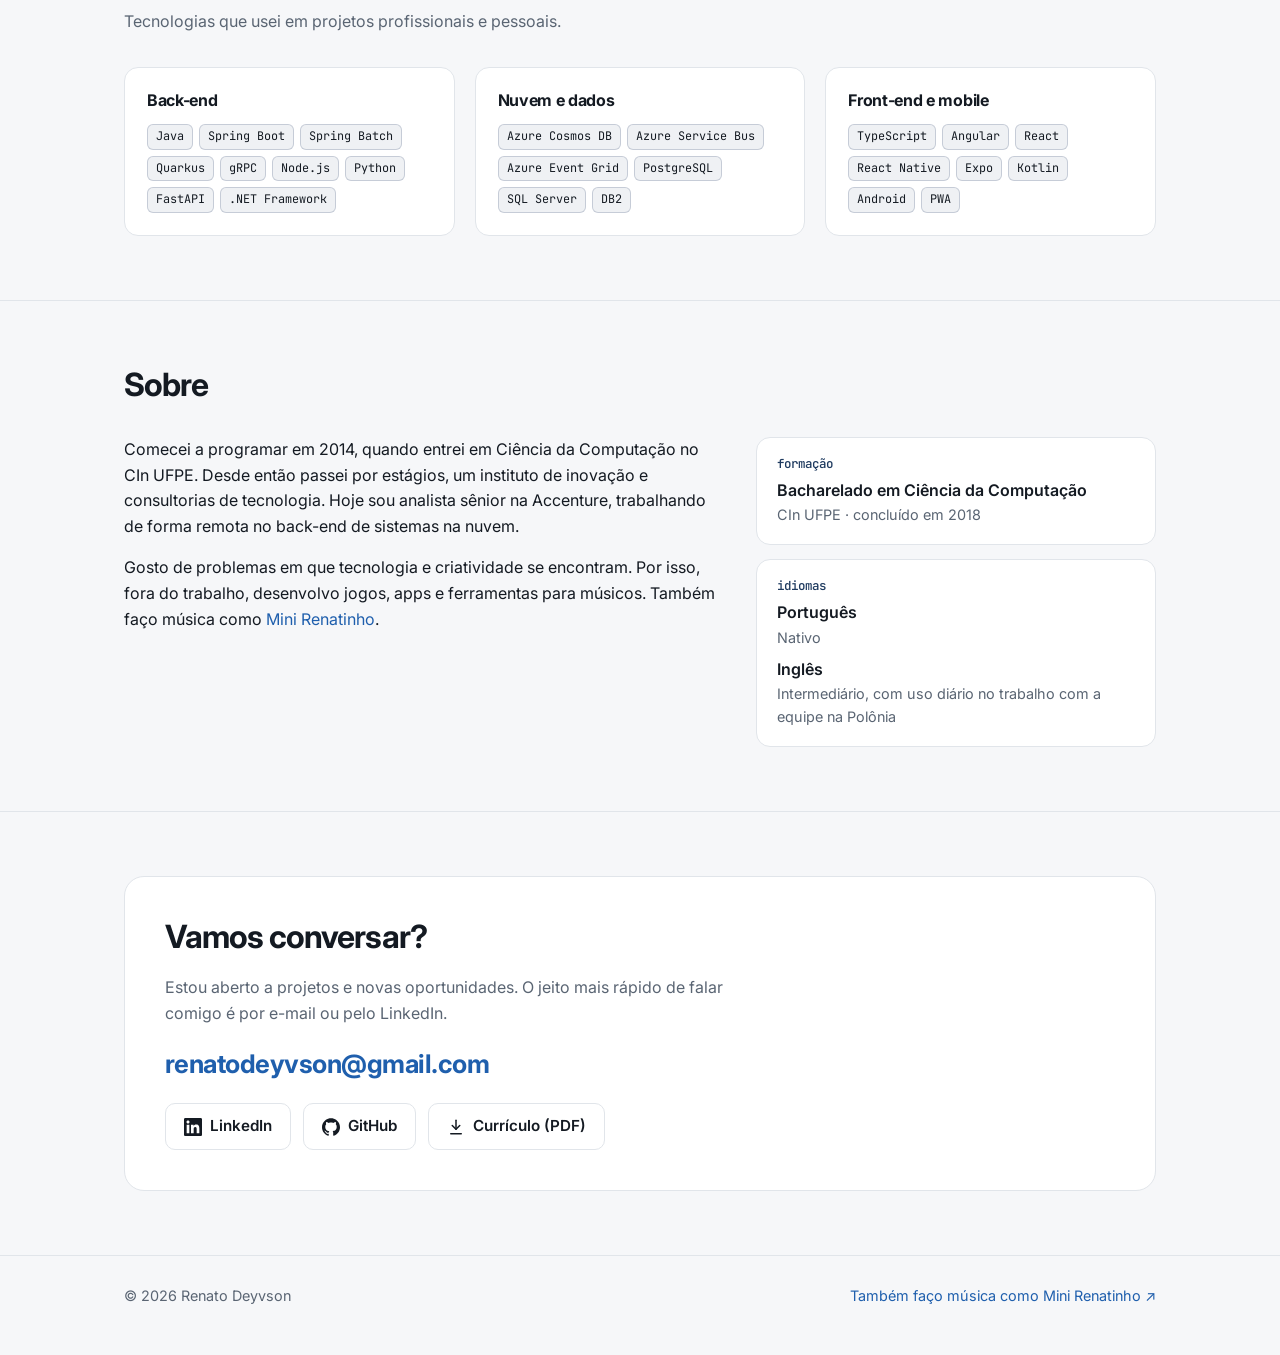
==== commit 689a7c8b: "Switch site and résumés to navy; add English résumé" ====
--- a/index.html
+++ b/index.html
@@ -84,7 +84,7 @@
 		<section class="hero">
 			<div class="container">
 				<div>
-					<p class="eyebrow">// desenvolvedor de software sênior</p>
+					<p class="eyebrow">desenvolvedor de software sênior</p>
 					<h1>Renato Deyvson</h1>
 					<p class="lead">Desenvolvo serviços back-end com Java e Spring Boot, hoje em sistemas orientados a
 						eventos na nuvem Azure. Programo desde 2014 e, fora do trabalho, crio apps, jogos e ferramentas
@@ -114,7 +114,6 @@
 		<section class="section" id="experiencia">
 			<div class="container">
 				<div class="section-head">
-					<p class="section-kicker">// 01</p>
 					<h2>Experiência</h2>
 				</div>
 				<ol class="timeline">
@@ -129,7 +128,9 @@
 									<h4>Analista Sênior de Desenvolvimento</h4>
 									<span class="period">dez 2022 – atual</span>
 								</div>
-								<p>Desenvolvimento de serviços back-end orientados a eventos na Azure.</p>
+								<p>Serviços back-end orientados a eventos na Azure para uma rede internacional de postos de combustível e
+									lojas de conveniência. Participo das definições de arquitetura, de melhorias de desempenho e de
+									revisões de código, em inglês com a equipe na Polônia.</p>
 								<ul class="tags">
 									<li>Java</li>
 									<li>Spring Boot</li>
@@ -141,9 +142,10 @@
 							<li class="role">
 								<div class="role-head">
 									<h4>Analista Pleno de Desenvolvimento</h4>
-									<span class="period">1 ano e 7 meses</span>
+									<span class="period">mai 2021 – dez 2022</span>
 								</div>
-								<p>Desenvolvimento de serviços em Java com comunicação via gRPC e interfaces em Angular.</p>
+								<p>Serviços em Java com comunicação via gRPC e interfaces em Angular para um banco. Promovido a
+									analista sênior.</p>
 								<ul class="tags">
 									<li>Java</li>
 									<li>Spring Boot</li>
@@ -164,10 +166,10 @@
 							<li class="role">
 								<div class="role-head">
 									<h4>Engenheiro de Software</h4>
-									<span class="period">6 meses</span>
+									<span class="period">mar 2020 – set 2020</span>
 								</div>
-								<p>Desenvolvimento de aplicações corporativas e processamento em lote com o ecossistema
-									Spring.</p>
+								<p>Manutenção e evolução dos sistemas internos de um hospital com o ecossistema Spring, incluindo
+									processamento em lote.</p>
 								<ul class="tags">
 									<li>Java</li>
 									<li>Spring Boot</li>
@@ -181,16 +183,17 @@
 
 					<li class="company card">
 						<div class="company-head">
-							<h3>Instituto SENAI de Inovação para TIC</h3>
+							<h3>Instituto SENAI de Inovação para TIC (ISI-TICs)</h3>
 							<span class="company-meta">Recife, PE</span>
 						</div>
 						<ol class="roles">
 							<li class="role">
 								<div class="role-head">
 									<h4>Desenvolvedor de Inovação e Tecnologia (back-end)</h4>
-									<span class="period">4 meses</span>
+									<span class="period">jul 2019 – out 2019</span>
 								</div>
-								<p>Desenvolvimento de funcionalidades em sistemas web.</p>
+								<p>Funcionalidades para sistemas web de clientes, em uma fábrica de software com cerca de 20
+									pessoas.</p>
 								<ul class="tags">
 									<li>Node.js</li>
 									<li>PostgreSQL</li>
@@ -201,7 +204,7 @@
 							<li class="role">
 								<div class="role-head">
 									<h4>Estagiário de Desenvolvimento</h4>
-									<span class="period">3 meses</span>
+									<span class="period">out 2018 – dez 2018</span>
 								</div>
 								<p>Desenvolvimento de funcionalidades em sistemas web.</p>
 								<ul class="tags">
@@ -222,10 +225,10 @@
 							<li class="role">
 								<div class="role-head">
 									<h4>Estagiário de Desenvolvimento</h4>
-									<span class="period">1 ano e 4 meses</span>
+									<span class="period">mar 2017 – jun 2018</span>
 								</div>
-								<p>Criação e manutenção de sistemas financeiros, com integração a APIs de pagamento e
-									conciliação.</p>
+								<p>Desenvolvimento e manutenção do sistema interno de conciliação financeira, com integração a APIs
+									de pagamento.</p>
 								<ul class="tags">
 									<li>.NET Framework</li>
 									<li>Node.js</li>
@@ -241,7 +244,6 @@
 		<section class="section" id="projetos">
 			<div class="container">
 				<div class="section-head">
-					<p class="section-kicker">// 02</p>
 					<h2>Projetos</h2>
 					<p class="section-intro">Projetos pessoais, do planejamento à publicação.</p>
 				</div>
@@ -386,7 +388,6 @@
 		<section class="section" id="stack">
 			<div class="container">
 				<div class="section-head">
-					<p class="section-kicker">// 03</p>
 					<h2>Stack</h2>
 					<p class="section-intro">Tecnologias que usei em projetos profissionais e pessoais.</p>
 				</div>
@@ -436,7 +437,6 @@
 		<section class="section" id="sobre">
 			<div class="container">
 				<div class="section-head">
-					<p class="section-kicker">// 04</p>
 					<h2>Sobre</h2>
 				</div>
 				<div class="about">
@@ -457,7 +457,7 @@
 						<div class="fact card">
 							<h3>idiomas</h3>
 							<p>Português<span>Nativo</span></p>
-							<p>Inglês<span>Intermediário, com experiência em equipes dos EUA e da Europa</span></p>
+							<p>Inglês<span>Intermediário, com uso diário no trabalho com a equipe na Polônia</span></p>
 						</div>
 					</div>
 				</div>
@@ -467,7 +467,6 @@
 		<section class="section" id="contato">
 			<div class="container">
 				<div class="contact-card card">
-					<p class="section-kicker">// 05</p>
 					<h2>Vamos conversar?</h2>
 					<p>Estou aberto a projetos e novas oportunidades. O jeito mais rápido de falar comigo é por e-mail
 						ou pelo LinkedIn.</p>
--- a/main.css
+++ b/main.css
@@ -6,9 +6,10 @@
 	--ink: #141a22;
 	--muted: #5a6573;
 	--border: #e1e5ea;
-	--accent: #0e7a6e;
+	--accent: #1e3a5f;
 	--accent-ink: #ffffff;
-	--accent-soft: rgba(14, 122, 110, 0.08);
+	--accent-soft: rgba(30, 58, 95, 0.07);
+	--link: #1f5fad;
 	--status: #16a34a;
 	--shadow: 0 1px 2px rgba(20, 26, 34, 0.04), 0 10px 28px rgba(20, 26, 34, 0.07);
 	--font-sans: 'Inter', system-ui, -apple-system, 'Segoe UI', sans-serif;
@@ -25,9 +26,10 @@
 		--ink: #e7ecf2;
 		--muted: #97a3b2;
 		--border: #232c38;
-		--accent: #5bd0bf;
+		--accent: #9dbbe3;
 		--accent-ink: #0c1016;
-		--accent-soft: rgba(91, 208, 191, 0.09);
+		--accent-soft: rgba(157, 187, 227, 0.09);
+		--link: #6ea8fe;
 		--status: #4ade80;
 		--shadow: 0 1px 2px rgba(0, 0, 0, 0.3), 0 12px 32px rgba(0, 0, 0, 0.3);
 	}
@@ -65,7 +67,7 @@
 }
 
 a {
-	color: var(--accent);
+	color: var(--link);
 	text-decoration: none;
 }
 
@@ -224,15 +226,11 @@
 	gap: 56px;
 }
 
-.eyebrow,
-.section-kicker {
+.eyebrow {
+	margin-bottom: 12px;
 	font-family: var(--font-mono);
 	font-size: 0.82rem;
 	color: var(--accent);
-}
-
-.eyebrow {
-	margin-bottom: 12px;
 }
 
 .hero h1 {
@@ -341,10 +339,6 @@
 	margin-bottom: 32px;
 }
 
-.section-kicker {
-	margin-bottom: 6px;
-}
-
 .section h2 {
 	font-size: clamp(1.6rem, 3vw, 2rem);
 	letter-spacing: -0.03em;
@@ -653,11 +647,7 @@
 	border-radius: 20px;
 }
 
-.contact-card .section-kicker {
-	margin-bottom: -12px;
-}
-
-.contact-card p:not(.section-kicker) {
+.contact-card p {
 	max-width: 56ch;
 	color: var(--muted);
 }
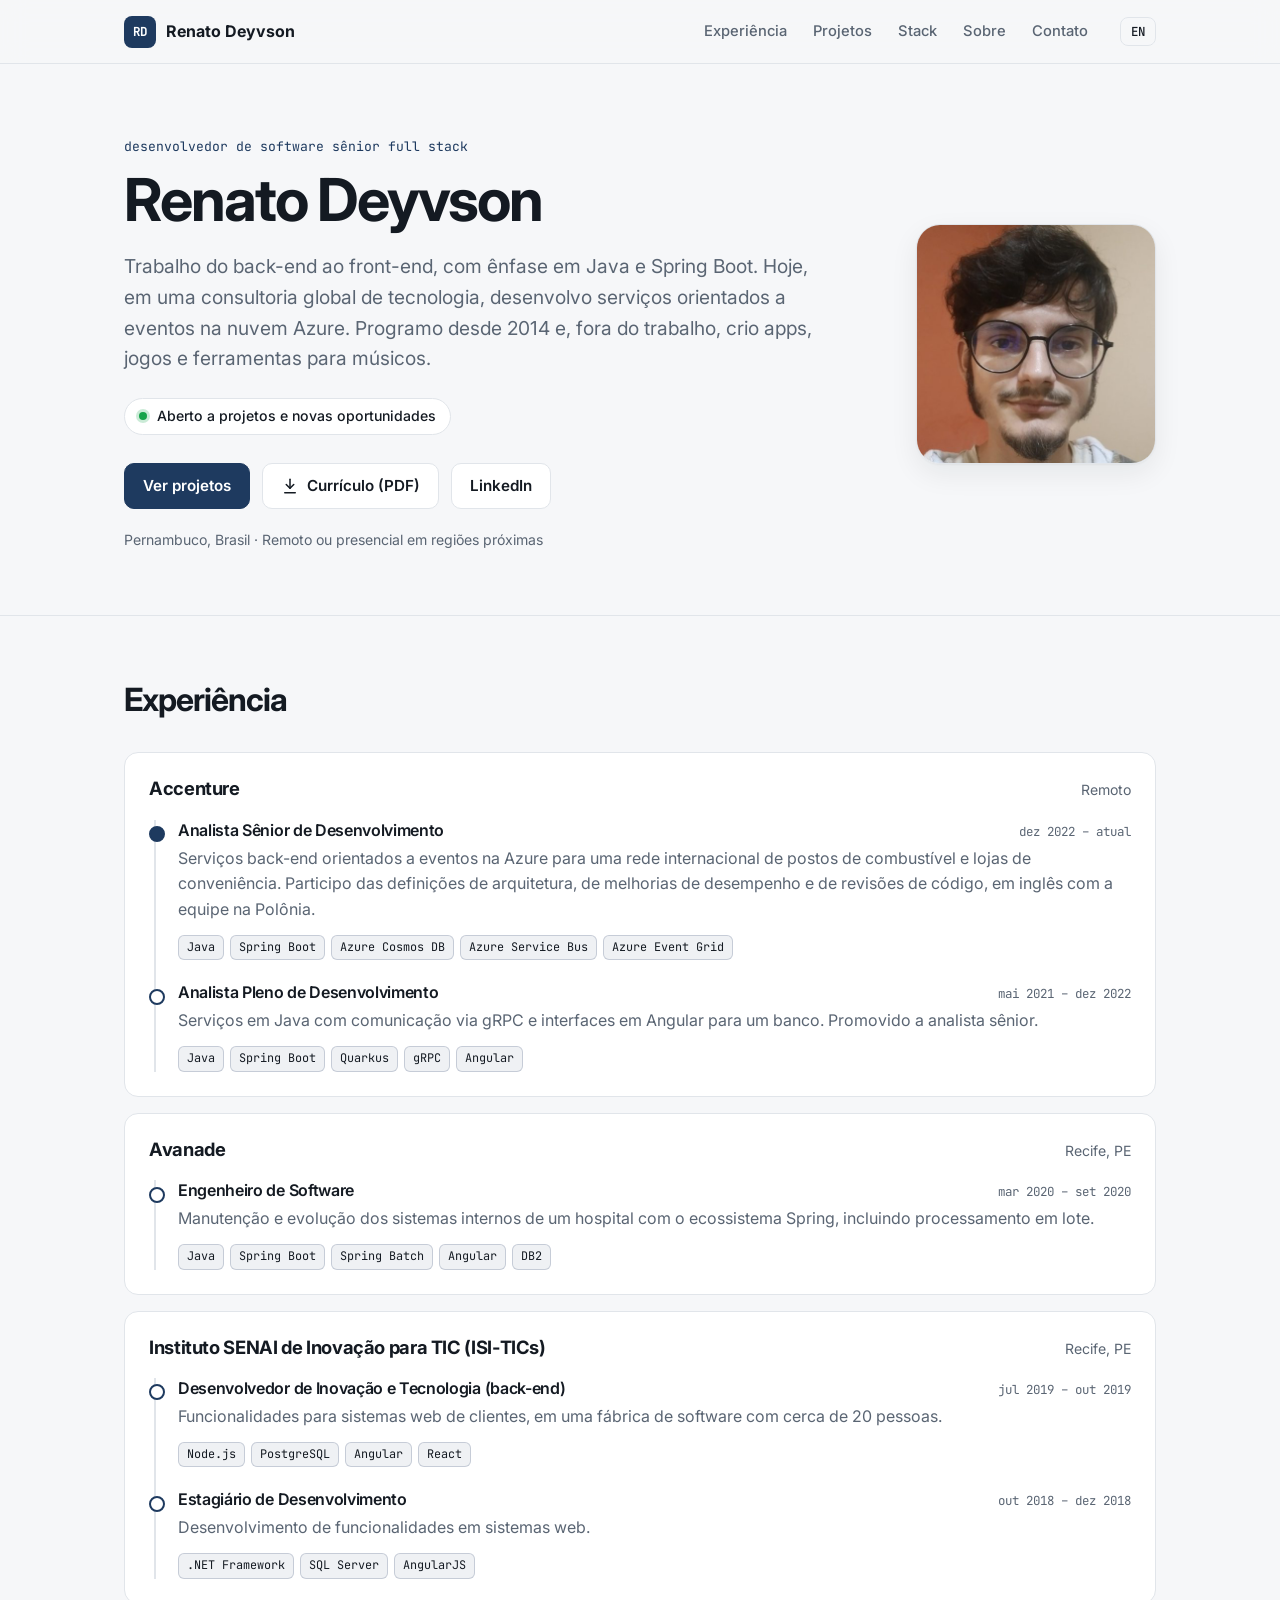
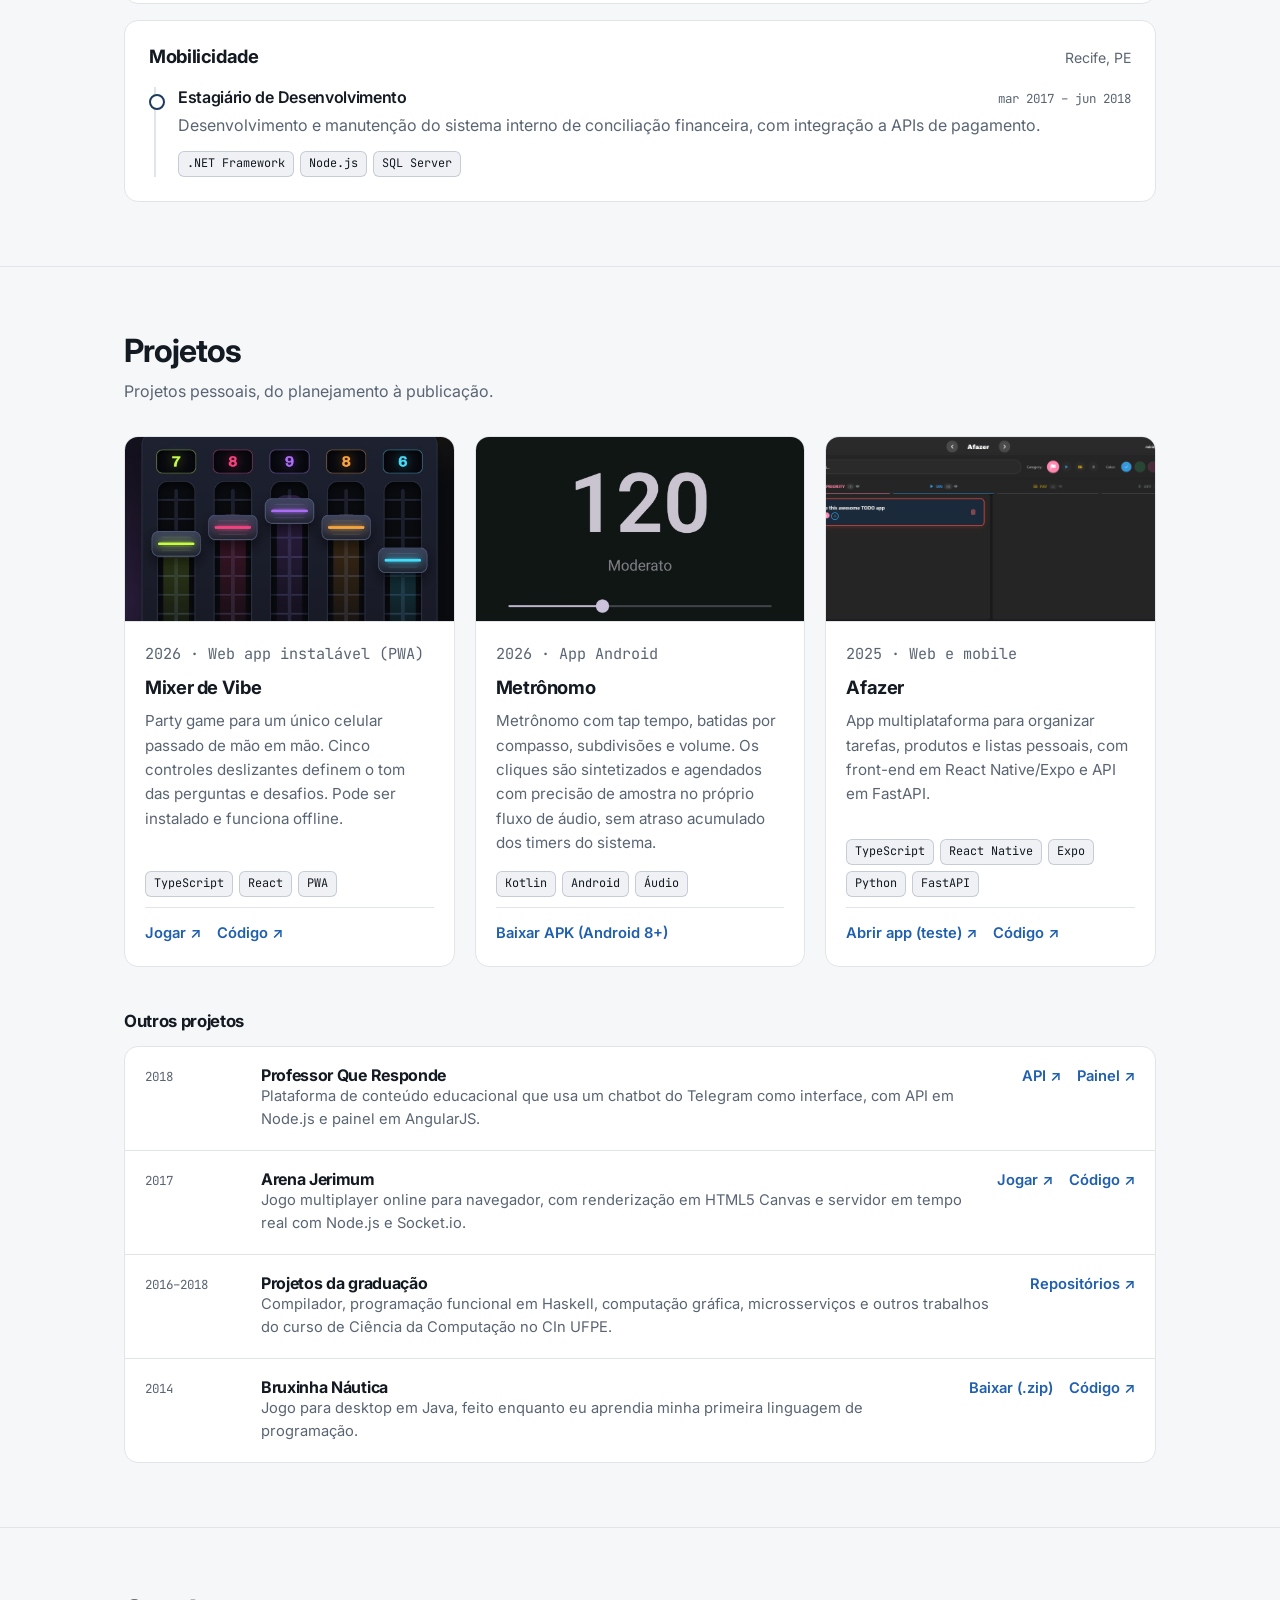
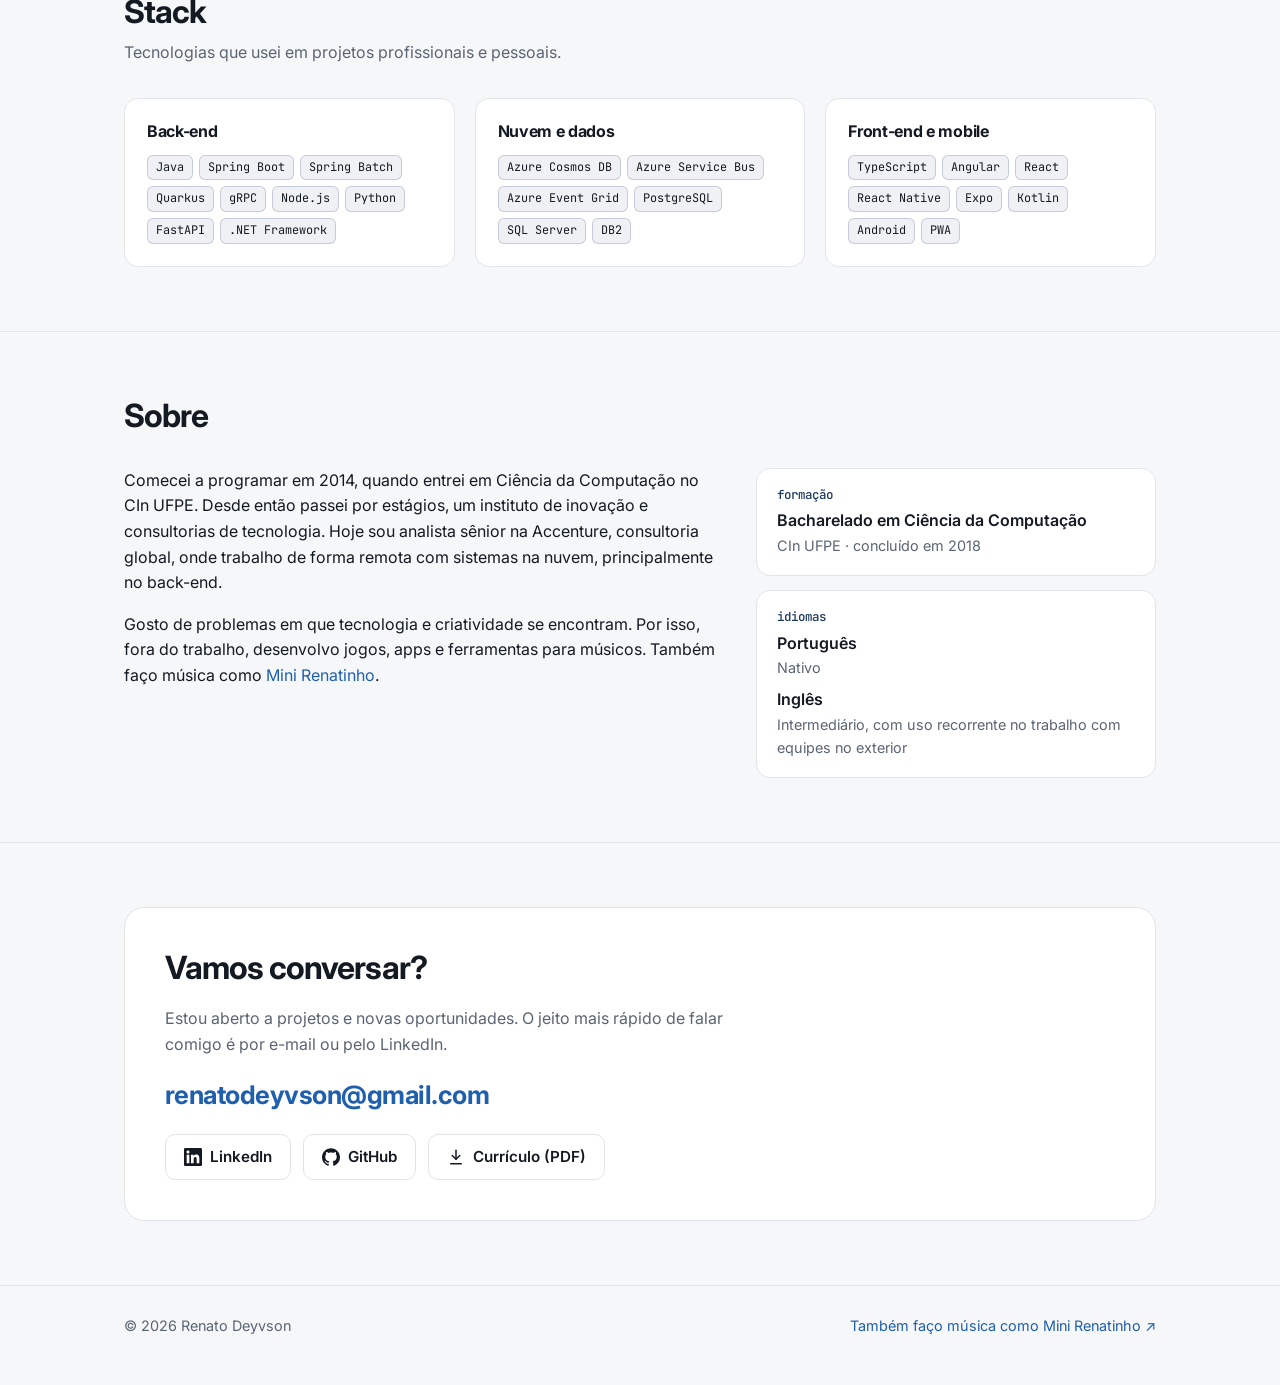
==== commit 98e5182f: "Reposition as full stack; update location and English note" ====
--- a/index.html
+++ b/index.html
@@ -6,7 +6,7 @@
 	<meta name="viewport" content="width=device-width, initial-scale=1" />
 	<title>Renato Deyvson — Desenvolvedor de Software</title>
 	<meta name="description"
-		content="Renato Deyvson, desenvolvedor de software sênior com foco em back-end Java, Spring Boot e Azure. Experiência, projetos e contato." />
+		content="Renato Deyvson, desenvolvedor de software sênior full stack, com ênfase em back-end Java, Spring Boot e Azure. Experiência, projetos e contato." />
 	<meta name="author" content="Renato Deyvson" />
 	<meta name="theme-color" content="#f6f7f9" media="(prefers-color-scheme: light)" />
 	<meta name="theme-color" content="#0c1016" media="(prefers-color-scheme: dark)" />
@@ -22,7 +22,7 @@
 	<meta property="og:site_name" content="Renato Deyvson" />
 	<meta property="og:title" content="Renato Deyvson — Desenvolvedor de Software" />
 	<meta property="og:description"
-		content="Desenvolvedor de software sênior com foco em back-end Java, Spring Boot e Azure." />
+		content="Desenvolvedor de software sênior full stack, com ênfase em back-end Java, Spring Boot e Azure." />
 	<meta property="og:url" content="https://renatodeyvson.com.br/" />
 	<meta property="og:image" content="https://renatodeyvson.com.br/images/og-pt.jpg" />
 	<meta property="og:image:width" content="1200" />
@@ -45,7 +45,7 @@
 		"givenName": "Renato",
 		"url": "https://renatodeyvson.com.br/",
 		"image": "https://renatodeyvson.com.br/images/renato.jpg",
-		"jobTitle": "Desenvolvedor de software sênior",
+		"jobTitle": "Desenvolvedor de software sênior full stack",
 		"alumniOf": {
 			"@type": "CollegeOrUniversity",
 			"name": "Centro de Informática da Universidade Federal de Pernambuco (CIn UFPE)"
@@ -84,11 +84,12 @@
 		<section class="hero">
 			<div class="container">
 				<div>
-					<p class="eyebrow">desenvolvedor de software sênior</p>
+					<p class="eyebrow">desenvolvedor de software sênior full stack</p>
 					<h1>Renato Deyvson</h1>
-					<p class="lead">Desenvolvo serviços back-end com Java e Spring Boot, hoje em sistemas orientados a
-						eventos na nuvem Azure. Programo desde 2014 e, fora do trabalho, crio apps, jogos e ferramentas
-						para músicos.</p>
+					<p class="lead">Trabalho do back-end ao front-end, com ênfase em Java e Spring Boot.
+						Hoje, em uma consultoria global de tecnologia, desenvolvo serviços orientados a
+						eventos na nuvem Azure. Programo desde 2014 e, fora do trabalho, crio apps, jogos e
+						ferramentas para músicos.</p>
 					<p class="status">Aberto a projetos e novas oportunidades</p>
 					<div class="actions">
 						<a class="btn btn-primary" href="#projetos">Ver projetos</a>
@@ -104,7 +105,7 @@
 						<a class="btn" href="https://www.linkedin.com/in/renato-deyvson-177680163/" target="_blank"
 							rel="noopener noreferrer">LinkedIn</a>
 					</div>
-					<p class="hero-meta">Pernambuco, Brasil · Trabalho remoto</p>
+					<p class="hero-meta">Pernambuco, Brasil · Remoto ou presencial em regiões próximas</p>
 				</div>
 				<img class="hero-photo" src="images/renato.jpg" alt="Foto de Renato Deyvson" width="480" height="480"
 					decoding="async" fetchpriority="high" />
@@ -441,9 +442,10 @@
 				</div>
 				<div class="about">
 					<div class="about-text">
-						<p>Comecei a programar em 2014, quando entrei em Ciência da Computação no CIn UFPE. Desde então
-							passei por estágios, um instituto de inovação e consultorias de tecnologia. Hoje sou analista
-							sênior na Accenture, trabalhando de forma remota no back-end de sistemas na nuvem.</p>
+						<p>Comecei a programar em 2014, quando entrei em Ciência da Computação no CIn
+							UFPE. Desde então passei por estágios, um instituto de inovação e consultorias de
+							tecnologia. Hoje sou analista sênior na Accenture, consultoria global, onde
+							trabalho de forma remota com sistemas na nuvem, principalmente no back-end.</p>
 						<p>Gosto de problemas em que tecnologia e criatividade se encontram. Por isso, fora do trabalho,
 							desenvolvo jogos, apps e ferramentas para músicos. Também faço música como <a
 								href="https://minirenatinho.com.br/" target="_blank" rel="noopener noreferrer">Mini
@@ -457,7 +459,7 @@
 						<div class="fact card">
 							<h3>idiomas</h3>
 							<p>Português<span>Nativo</span></p>
-							<p>Inglês<span>Intermediário, com uso diário no trabalho com a equipe na Polônia</span></p>
+							<p>Inglês<span>Intermediário, com uso recorrente no trabalho com equipes no exterior</span></p>
 						</div>
 					</div>
 				</div>
